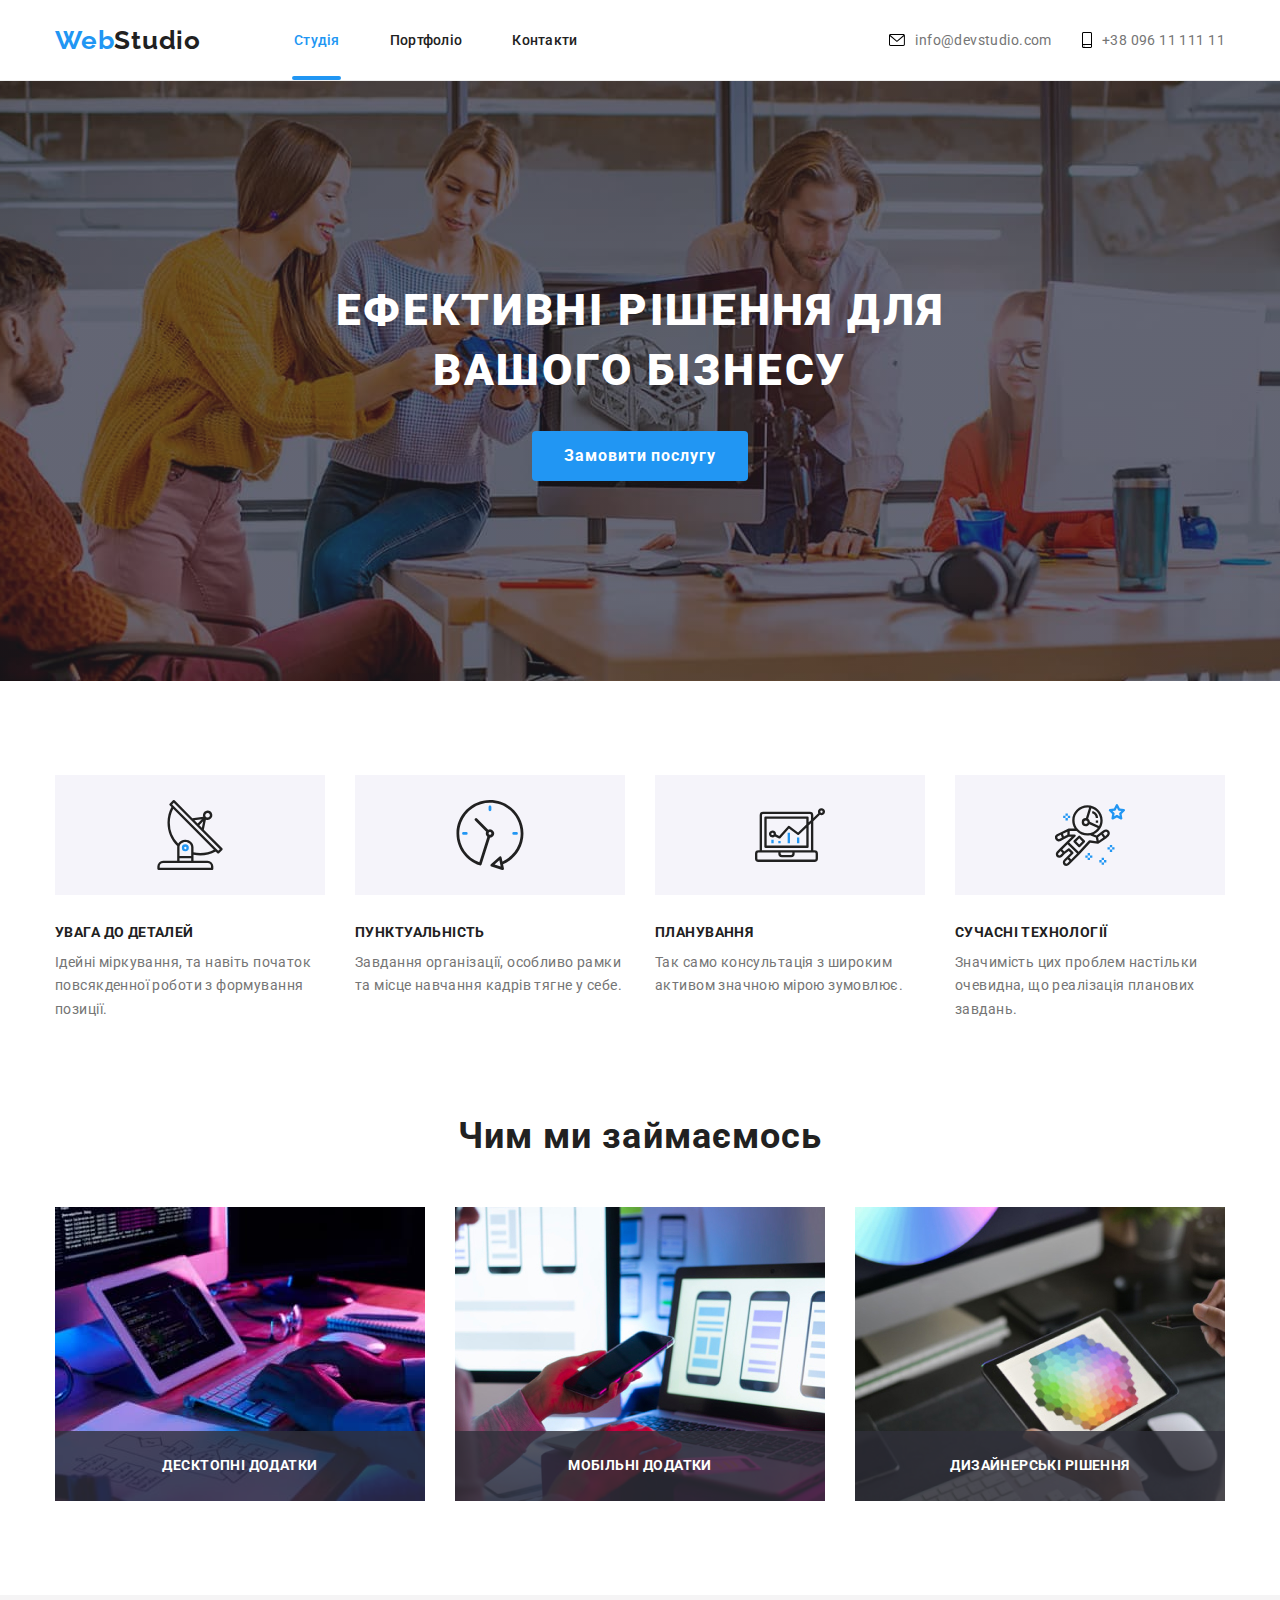
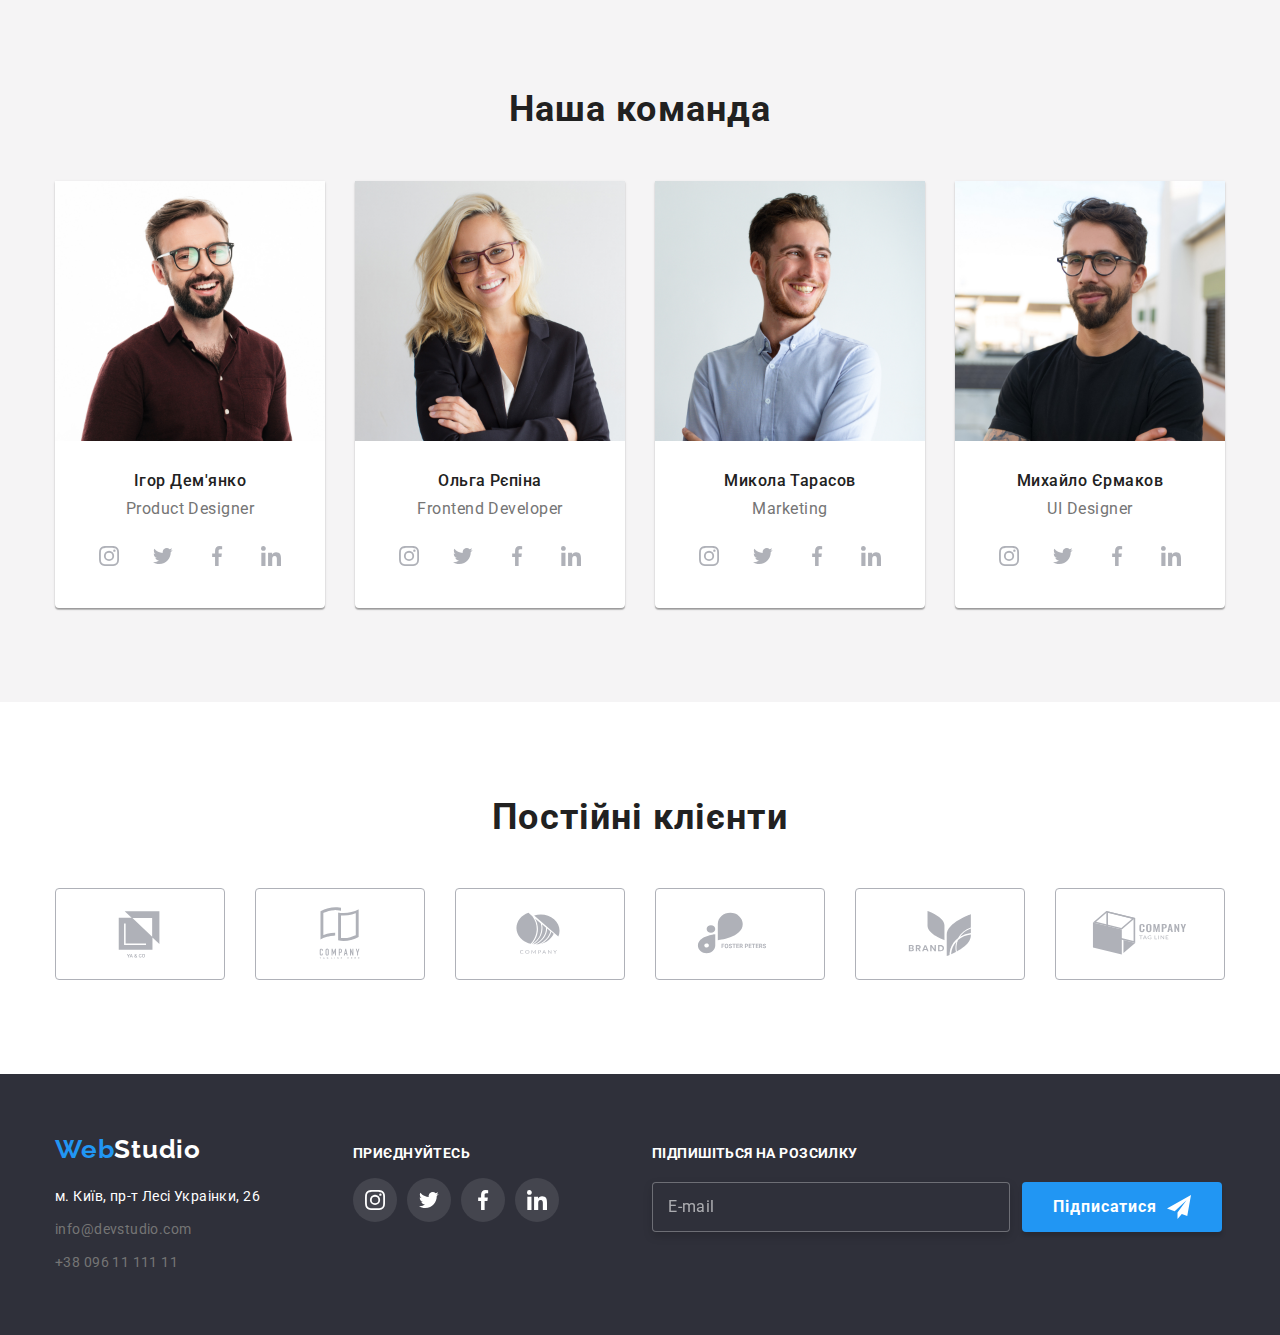
==== index.html @ 5ae22065 "hw7" ====
<!DOCTYPE html>
<html lang="uk">
	<head>
		<meta charset="UTF-8" />
		<meta http-equiv="X-UA-Compatible" content="IE=edge" />
		<meta name="viewport" content="width=device-width, initial-scale=1.0" />
		<title>WebStudio</title>
		<link rel="preconnect" href="https://fonts.googleapis.com" />
		<link rel="preconnect" href="https://fonts.gstatic.com" crossorigin />
		<link
			href="https://fonts.googleapis.com/css2?family=Raleway:wght@700&family=Roboto:wght@400;500;700;900&display=swap"
			rel="stylesheet"
		/>
		<link
			rel="stylesheet"
			href="https://cdnjs.cloudflare.com/ajax/libs/modern-normalize/1.1.0/modern-normalize.min.css"
		/>
		<link rel="stylesheet" href="./css/styles.css" />
	</head>
	<body>
		<header class="header">
			<div class="container header-container">
				<nav class="nav-flex">
					<a class="logo-header" href="./index.html"> <span class="logo-h1">Web</span>Studio</a>
					<ul class="nav-ul-flex">
						<li>
							<a class="link-header current" href="./index.html">Студія</a>
						</li>
						<li>
							<a class="link-header" href="./portfolio.html">Портфоліо</a>
						</li>
						<li><a class="link-header" href="#footer">Контакти</a></li>
					</ul>
				</nav>
				<ul class="ul-mail-flex">
					<li>
						<a class="link-header-mail" href="mailto:info@devstudio.com">
							<svg class="contacts-icon" width="16" height="12">
								<use href="./img/icons.svg#icon-envelope"></use>
							</svg>
							info@devstudio.com
						</a>
					</li>
					<li>
						<a class="link-header-number" href="tel:+380961111111"
							><svg class="contacts-icon" width="10" height="16">
								<use href="./img/icons.svg#icon-smartphone"></use>
							</svg>
							+38 096 11 111 11
						</a>
					</li>
				</ul>
			</div>
		</header>
		<main>
			<section class="hero">
				<div class="container">
					<h1 class="main-h1-title">Ефективні рішення для вашого бізнесу</h1>
					<button class="button" type="button" data-modal-open> Замовити послугу </button>
				</div>
			</section>
			<section class="sec-two">
				<div class="container">
					<h2 class="hidden">Наші переваги</h2>
					<ul class="our-skills">
						<li class="skill-cont">
							<div class="svg-icon-style">
								<svg class="icon-team" width="70" height="70">
									<use href="./img/icons.svg#icon-antenna"></use>
								</svg>
							</div>
							<h3 class="skill-name">УВАГА ДО ДЕТАЛЕЙ</h3>
							<p class="skill-descr">
								Ідейні міркування, та навіть початок повсякденної роботи з формування позиції.
							</p>
						</li>
						<li class="skill-cont">
							<div class="svg-icon-style">
								<svg class="icon-team" width="70" height="70">
									<use href="./img/icons.svg#icon-clock"></use>
								</svg>
							</div>
							<h3 class="skill-name">ПУНКТУАЛЬНІСТЬ</h3>
							<p class="skill-descr"> Завдання організації, особливо рамки та місце навчання кадрів тягне у себе. </p>
						</li>
						<li class="skill-cont">
							<div class="svg-icon-style">
								<svg class="icon-team" width="70" height="70">
									<use href="./img/icons.svg#icon-laptop"></use>
								</svg>
							</div>
							<h3 class="skill-name">ПЛАНУВАННЯ</h3>
							<p class="skill-descr"> Так само консультація з широким активом значною мірою зумовлює. </p>
						</li>
						<li class="skill-cont">
							<div class="svg-icon-style">
								<svg class="icon-team" width="70" height="70">
									<use href="./img/icons.svg#icon-astronaut"></use>
								</svg>
							</div>
							<h3 class="skill-name">СУЧАСНІ ТЕХНОЛОГІЇ</h3>
							<p class="skill-descr"> Значимість цих проблем настільки очевидна, що реалізація планових завдань. </p>
						</li>
					</ul>
				</div>
			</section>
			<section class="sec-three">
				<div class="container">
					<h2 class="sec-head">Чим ми займаємось</h2>
					<ul class="images-block">
						<li class="images">
							<img src="./img/1.jpg" alt="Чоловік працює над кодом сайту" width="370" />
							<p class="label-text">Десктопні додатки</p>
						</li>
						<li class="images">
							<img src="./img/2.jpg" alt="Жінка з телефоном та ноутбуком" width="370" />
							<p class="label-text">Мобільні додатки</p>
						</li>
						<li class="images">
							<img src="./img/3.jpg" alt="планшет в якому відкрито палітру кольорів" width="370" />
							<p class="label-text">Дизайнерські рішення</p>
						</li>
					</ul>
				</div>
			</section>
			<section class="sec-four">
				<div class="container">
					<h2 class="sec-head">Наша команда</h2>
					<ul class="cards">
						<li class="card">
							<img src="./img/4.jpg" alt="фото дизайнера Ігора Дем'янко" width="270" />
							<div class="our-team">
								<h3 class="card-name">Ігор Дем'янко</h3>
								<p class="job">Product Designer</p>
								<div>
									<ul class="social-icons-list">
										<li class="social-icons-item">
											<a class="social-icons-link" href="#">
												<svg class="social-media-icons" width="20" height="20">
													<use href="./img/icons.svg#icon-instagram"></use>
												</svg>
											</a>
										</li>
										<li class="social-icons-item">
											<a class="social-icons-link" href="#">
												<svg class="social-media-icons" width="20" height="20">
													<use href="./img/icons.svg#icon-twit"></use>
												</svg>
											</a>
										</li>
										<li class="social-icons-item">
											<a class="social-icons-link" href="#">
												<svg class="social-media-icons" width="20" height="20">
													<use href="./img/icons.svg#icon-facebook"></use>
												</svg>
											</a>
										</li>
										<li class="social-icons-item">
											<a class="social-icons-link" href="#">
												<svg class="social-media-icons" width="20" height="20">
													<use href="./img/icons.svg#icon-linkedin"></use>
												</svg>
											</a>
										</li>
									</ul>
								</div>
							</div>
						</li>
						<li class="card">
							<img src="./img/5.jpg" alt="фото фронтенд розробника Ольги Рєпіной" width="270" />
							<div class="our-team">
								<h3 class="card-name">Ольга Рєпіна</h3>
								<p class="job">Frontend Developer</p>
								<div class="social-icons">
									<ul class="social-icons-list">
										<li class="social-icons-item">
											<a class="social-icons-link" href="#">
												<svg class="social-media-icons" width="20" height="20">
													<use href="./img/icons.svg#icon-instagram"></use>
												</svg>
											</a>
										</li>
										<li class="social-icons-item">
											<a class="social-icons-link" href="#">
												<svg class="social-media-icons" width="20" height="20">
													<use href="./img/icons.svg#icon-twit"></use>
												</svg>
											</a>
										</li>
										<li class="social-icons-item">
											<a class="social-icons-link" href="#">
												<svg class="social-media-icons" width="20" height="20">
													<use href="./img/icons.svg#icon-facebook"></use>
												</svg>
											</a>
										</li>
										<li class="social-icons-item">
											<a class="social-icons-link" href="#">
												<svg class="social-media-icons" width="20" height="20">
													<use href="./img/icons.svg#icon-linkedin"></use>
												</svg>
											</a>
										</li>
									</ul>
								</div>
							</div>
						</li>
						<li class="card">
							<img src="./img/6.jpg" alt="фото Миколи Тарасова відділ маркетингу" width="270" />
							<div class="our-team">
								<h3 class="card-name">Микола Тарасов</h3>
								<p class="job">Marketing</p>
								<div class="social-icons">
									<ul class="social-icons-list">
										<li class="social-icons-item">
											<a class="social-icons-link" href="#">
												<svg class="social-media-icons" width="20" height="20">
													<use href="./img/icons.svg#icon-instagram"></use>
												</svg>
											</a>
										</li>
										<li class="social-icons-item">
											<a class="social-icons-link" href="#">
												<svg class="social-media-icons" width="20" height="20">
													<use href="./img/icons.svg#icon-twit"></use>
												</svg>
											</a>
										</li>
										<li class="social-icons-item">
											<a class="social-icons-link" href="#">
												<svg class="social-media-icons" width="20" height="20">
													<use href="./img/icons.svg#icon-facebook"></use>
												</svg>
											</a>
										</li>
										<li class="social-icons-item">
											<a class="social-icons-link" href="#">
												<svg class="social-media-icons" width="20" height="20">
													<use href="./img/icons.svg#icon-linkedin"></use>
												</svg>
											</a>
										</li>
									</ul>
								</div>
							</div>
						</li>
						<li class="card">
							<img src="./img/7.jpg" alt="фото криативного фахівця Михайла Єрмакова" width="270" />
							<div class="our-team">
								<h3 class="card-name">Михайло Єрмаков</h3>
								<p class="job">UI Designer</p>
								<div class="social-icons">
									<ul class="social-icons-list">
										<li class="social-icons-item">
											<a class="social-icons-link" href="#">
												<svg class="social-media-icons" width="20" height="20">
													<use href="./img/icons.svg#icon-instagram"></use>
												</svg>
											</a>
										</li>
										<li class="social-icons-item">
											<a class="social-icons-link" href="#">
												<svg class="social-media-icons" width="20" height="20">
													<use href="./img/icons.svg#icon-twit"></use>
												</svg>
											</a>
										</li>
										<li class="social-icons-item">
											<a class="social-icons-link" href="#">
												<svg class="social-media-icons" width="20" height="20">
													<use href="./img/icons.svg#icon-facebook"></use>
												</svg>
											</a>
										</li>
										<li class="social-icons-item">
											<a class="social-icons-link" href="#">
												<svg class="social-media-icons" width="20" height="20">
													<use href="./img/icons.svg#icon-linkedin"></use>
												</svg>
											</a>
										</li>
									</ul>
								</div>
							</div>
						</li>
					</ul>
				</div>
			</section>
			<section class="clients">
				<div class="container">
					<h2 class="clients-header">Постійні клієнти</h2>
					<ul class="clients-icons">
						<li class="clients-icons-list">
							<a class="clients-icons-link" href="#">
								<svg class="clients-icons" width="106" height="60">
									<use href="./img/icons.svg#icon-logo1"></use>
								</svg>
							</a>
						</li>
						<li class="clients-icons-list">
							<a class="clients-icons-link" href="#">
								<svg class="clients-icons" width="106" height="60">
									<use href="./img/icons.svg#icon-logo2"></use>
									</svg></a>
						</li>
						<li class="clients-icons-list">
							<a class="clients-icons-link" href="#">
								<svg class="clients-icons" width="106" height="60">
									<use href="./img/icons.svg#icon-logo3"></use></svg></a>
						</li>
						<li class="clients-icons-list">
							<a class="clients-icons-link" href="#">
								<svg class="clients-icons" width="106" height="60">
									<use href="./img/icons.svg#icon-logo4"></use></svg></a>
						</li>
						<li class="clients-icons-list">
							<a class="clients-icons-link" href="#">
								<svg class="clients-icons" width="106" height="60">
									<use href="./img/icons.svg#icon-logo5"></use></svg></a>
						</li>
						<li class="clients-icons-list">
							<a class="clients-icons-link" href="#">
								<svg class="clients-icons" width="106" height="60">
									<use href="./img/icons.svg#icon-logo6"></use></svg></a>
						</li>
					</ul>
				</div>
			</section>
		</main>
		<footer class="footer">
			<div class="container container-wrap">
				<div class="join-us-wrap">
					<a href="./index.html" class="text-logo-footer"> <span class="logo-h1">Web</span>Studio</a>

					<address>
						<ul class="footer-content">
							<li class="footer-elem-item">
								<a
									class="footer-link-address"
									href="https://goo.gl/maps/CPtrU1FHBa2aNyZL9"
									target="_blank"
									rel="noopener noreferrer nofollow"
									>м. Київ, пр-т Лесі Украінки, 26</a
								>
							</li>
							<li class="footer-elem-item">
								<a class="footer-links" href="mailto:info@devstudio.com">info@devstudio.com</a>
							</li>
							<li class="footer-elem-item">
								<a class="footer-links" href="tel:+380961111111">+38 096 11 111 11</a>
							</li>
						</ul>
					</address>
				</div>
				<div class="social-footer-wrap">
					<p class="join-us-header">Приєднуйтесь</p>
					<ul class="social-icons-list">
						<li class="footer-icons">
							<a class="social-icons-link" href="#">
								<svg class="social-media-icons" width="20" height="20">
									<use href="./img/icons.svg#icon-instagram"></use>
								</svg>
							</a>
						</li>
						<li class="footer-icons">
							<a class="social-icons-link" href="#">
								<svg class="social-media-icons" width="20" height="20">
									<use href="./img/icons.svg#icon-twit"></use>
								</svg>
							</a>
						</li>
						<li class="footer-icons">
							<a class="social-icons-link" href="#">
								<svg class="social-media-icons" width="20" height="20">
									<use href="./img/icons.svg#icon-facebook"></use>
								</svg>
							</a>
						</li>
						<li class="footer-icons">
							<a class="social-icons-link" href="#">
								<svg class="social-media-icons" width="20" height="20">
									<use href="./img/icons.svg#icon-linkedin"></use>
								</svg>
							</a>
						</li>
					</ul>
				</div>
				<div class="modal-footer">
					<p class="sign-title">Підпишіться на розсилку</p>
					<form class="footer-form">
						
							<input class="input-footer" 
							type="email" 
							name="input-email" 
							id="email"
							placeholder="E-mail">
									<button class="input-button-footer" type="submit">
										Підписатися
										<svg class="modal-icon-footer" width="24" height="24">
											<use href="./img/icons.svg#icon-icon-send-1"></use>
										</svg>
									</button>
								
							</form>
			</div>
			
		</div>
		</footer>
		<div class="backdrop is-hidden" data-modal>
			<div class="modal">
				<button type="button" class="modal-close" data-modal-close>
					<svg class="modal-close-icon" width="11" height="11">
						<use href="./img/icons.svg#icon-Vector-1"></use>
					</svg>
				</button>
				<p class="modal-title"> Залиште свої дані, ми вам передзвонимо</p>
				<form class="modal-form">
					<div class="modal-field">
						<label for="user-name" class="input-label">Ім'я</label>

						<input type="text" name="user-name" class="modal-input" id="user-name" required />
						<svg class="modal-icon" width="18" height="18">
							<use href="./img/icons.svg#icon-name"></use>
						</svg>
					</div>
					<div class="modal-field">
						<label for="user-tel" class="input-label">Телефон</label>

						<input type="tel" name="user-tel" class="modal-input" required />
						<svg class="modal-icon" width="18" height="18">
							<use href="./img/icons.svg#icon-phone1"></use>
						</svg>
					</div>
					<div class="modal-field">
						<label for="user-name" class="input-label">Пошта</label>

						<input type="email"
						 name="user-email"
						  class="modal-input" 
						  required />
						<svg class="modal-icon" width="18" height="18">
							<use href="./img/icons.svg#icon-email"></use>
						</svg>
					</div>
					<div class="modal-field">
						<label for="user-text" class="input-label">Коментар</label>

						<textarea name="user-text"
						 id="user-text" 
						 class="modal-comment" 
						 placeholder="Введіть текст"></textarea>

						<div class="modal-field">
							<input class="modal-check hidden" type="checkbox" name="policy" id="policy" />
							<label for="policy" class="check-text">
								<span>
									<svg class="check-icon" width="16" height="15">
										<use href="./img/icons.svg#icon-check"></use>
									</svg>
								</span>
								Погоджуюся з розсилкою та приймаю <a class="input-policy">Умови договору</a>
							</label>
						</div>
						<button class="input-button" type="submit">Відправити</button>
					</div>
				</form>
			</div>
		</div>

		<script src="./js/modal.js"></script>
	</body>
</html>
---- css/styles.css ----
:root {
	--main-text-color: #212121;
	--secondary-text-color: #757575;
	--main-white-color: #fff;
	--highlight-color: #2196f3;
	--secondary-white-color: #f5f4f5;
	--fill-color: #2f303a;
	--button-active-color: #188ce8;
	--card-border-color: #eee;
	--background-color: #f5f4fa;
	--icon-color: #afb1b8;
}
h1,
h2,
h3,
h4,
h5,
h6,
p {
	margin: 0;
}
ul {
	list-style: none;
	margin: 0;
	padding: 0;
}
img {
	display: block;
}

.container {
	width: 1200px;
	padding-left: 15px;
	padding-right: 15px;
	margin: 0 auto;
}

body {
	font-family: "Roboto", sans-serif;
	color: var(--main-text-color);
	font-size: 14px;
	letter-spacing: 0.03em;
}
a {
	text-decoration: none;
	color: var(--main-text-color);
}
.header {
	border-bottom: 1px solid var(--card-border-color);
}

.header-container {
	height: 80px;
	display: flex;
	align-items: center;
}
.nav-flex {
	display: flex;
	margin-right: auto;
	align-items: center;
}
.logo-header {
	margin-right: 93px;

	font-family: "Raleway", sans-serif;
	font-size: 26px;
	line-height: 1.19;
	font-weight: 700;
	letter-spacing: 0.03em;
}
.logo-h1 {
	color: var(--highlight-color);
}

.nav-ul-flex {
	display: flex;
	gap: 50px;
	padding-top: 32px;
}

.nav-ul-flex .link-header:hover,
.nav-ul-flex .link-header:focus {
	color: var(--highlight-color);
}
.nav-ul-flex .link-header.current {
	color: var(--highlight-color);
}
.current:after {
	display: block;
	content: "";
	width: 108%;
	height: 4px;
	border-radius: 2px;
	background-color: var(--highlight-color);
	margin-top: 28px;
	transform: translateX(-4%);
}

.link-header {
	text-decoration: none;
	font-size: 14px;
	font-weight: 500;
	line-height: 1.15;
	letter-spacing: 0.02em;
	color: var(--main-text-color);
	transition: color 250ms cubic-bezier(0.4, 0, 0.2, 1);
}

.ul-mail-flex {
	display: flex;
	gap: 30px;
	align-items: center;
}

.contacts-icon {
	margin-right: 10px;
}
.link-header-number:hover .contacts-icon {
	fill: var(--highlight-color);
}
.link-header-mail:hover .contacts-icon {
	fill: var(--highlight-color);
}

.link-header-mail {
	display: flex;
	align-items: center;
	list-style: none;
	color: var(--secondary-text-color);
	transition: color 250ms cubic-bezier(0.4, 0, 0.2, 1);
}

.link-header-mail:hover,
.link-header-mail:focus {
	color: var(--highlight-color);
}
.link-header-number {
	display: flex;
	align-items: center;
	list-style: none;
	color: var(--secondary-text-color);
	transition: color 250ms cubic-bezier(0.4, 0, 0.2, 1);
}
.link-header-number:hover,
.link-header-number:focus {
	color: var(--highlight-color);
}

.hero {
	background-image: linear-gradient(rgba(47, 48, 58, 0.4), rgba(47, 48, 58, 0.4)), url(../img/hero.jpg);
	background-repeat: no-repeat;
	background-position: center;
	padding-top: 200px;
	padding-bottom: 200px;
}

section {
	display: block;
}

.main-h1-title {
	color: var(--main-white-color);
	font-size: 44px;
	line-height: 1.36;
	font-weight: 900;
	text-transform: uppercase;
	letter-spacing: 0.06em;
	text-align: center;
	width: 696px;
	margin: 0 auto;
	margin-bottom: 30px;
}
button {
	border: none;
	outline: none;
	margin: 0 auto;
	display: block;
}
.button {
	width: 216px;
	height: 50px;
	background-color: var(--highlight-color);
	font-size: 16px;
	font-weight: 700;
	line-height: 1.875;
	letter-spacing: 0.06em;
	color: var(--main-white-color);
	border-radius: 4px;
	cursor: pointer;
	font-family: inherit;
	transition: background-color 250ms cubic-bezier(0.4, 0, 0.2, 1), color 250ms cubic-bezier(0.4, 0, 0.2, 1);
}

.button:hover {
	background-color: var(--button-active-color);
	color: var(--main-white-color);
}
.button:focus {
	background-color: var(--button-active-color);
	color: var(--main-white-color);
}
.button:active {
	background-color: var(--button-active-color);
	color: var(--main-white-color);
}
.hidden {
	color: rgba(0, 0, 0, 0);
	position: absolute;
	width: 1px;
	height: 1px;
	margin: -1px;
	border: 0;
	padding: 0;
	white-space: nowrap;
	clip-path: inset(100%);
	clip: rect(0 0 0 0);
	overflow: hidden;
}

.sec-two {
	padding-top: 94px;
	padding-bottom: 94px;
}
.our-skills {
	display: flex;
	justify-content: space-between;
}
.skill-cont {
	line-height: 1.71;
	letter-spacing: 0.03em;
	width: 270px;
	color: var(--secondary-text-color);
}
.svg-icon-style {
	display: flex;
	align-items: center;
	justify-content: center;
	background-color: var(--background-color);
	width: 270px;
	height: 120px;
	margin-bottom: 30px;
}

.skill-name {
	font-weight: 700;
	font-size: 14px;
	line-height: 1.14;
	letter-spacing: 0.03em;
	text-transform: uppercase;
	color: var(--main-text-color);
	margin-bottom: 10px;
}

.skill-descr {
	font-size: 14px;
	line-height: 1.7;
	letter-spacing: 0.03em;
	color: var(--secondary-text-color);
}

.sec-three {
	text-align: center;
	width: 100%;

	padding-bottom: 94px;
}
.sec-head {
	font-weight: 700;
	font-size: 36px;
	line-height: 1, 1666;
	text-align: center;
	letter-spacing: 0.03em;
	color: var(--main-text-color);
	margin-bottom: 50px;
}

.images-block {
	display: flex;
	justify-content: center;
	gap: 30px;
}

.images {
	list-style: none;
	position: relative;
}

.label-text {
	position: absolute;
	display: flex;
	text-align: center;
	justify-content: center;
	align-items: center;
	right: 0;
	bottom: 0;
	width: 100%;
	height: 70px;
	font-weight: 700;
	font-size: 14px;
	line-height: 1.14;
	letter-spacing: 0.03em;
	text-transform: uppercase;
	background-color: rgba(47, 48, 58, 0.8);
	color: var(--main-white-color);
}
.sec-four {
	background-color: var(--secondary-white-color);
	padding-top: 94px;
	padding-bottom: 94px;
}
.cards {
	display: flex;
	gap: 30px;
}
.card {
	background-color: var(--main-white-color);
	box-shadow: 0px 1px 3px rgb(0 0 0 / 12%), 0px 1px 1px rgb(0 0 0 / 14%), 0px 2px 1px rgb(0 0 0 / 20%);
	border-radius: 0px 0px 4px 4px;
	list-style: none;
}

.our-team {
	padding: 30px 0;
}
.card-name {
	font-weight: 500;
	font-size: 16px;
	line-height: 1.19;
	text-align: center;
	letter-spacing: 0.03em;
	color: var(--main-text-color);
	margin-bottom: 10px;
}

.job {
	color: var(--secondary-text-color);
	font-size: 16px;
	font-weight: 400;
	letter-spacing: 0.03em;
	text-align: center;
}

.social-icons-list {
	display: flex;
	justify-content: center;
	margin-top: 16px;
	gap: 10px;
}
.social-icons-item {
	width: 44px;
	height: 44px;
}
.social-media-icons {
	fill: var(--icon-color);
	transition: fill 250ms, background-color 250ms cubic-bezier(0.4, 0, 0.2, 1);
}

.social-icons-link:hover,
.social-icons-link:focus {
	background-color: var(--highlight-color);
}
.social-icons-link:hover .social-media-icons,
.social-icons-link:focus .social-media-icons {
	fill: #fff;
}
.social-icons-link {
	display: flex;
	align-items: center;
	justify-content: center;
	width: 100%;
	height: 100%;
	border-radius: 100%;
	background: rgba(255, 255, 255, 0.1);
	transition: background-color 250ms cubic-bezier(0.4, 0, 0.2, 1), color 250ms cubic-bezier(0.4, 0, 0.2, 1);
}

.clients {
	padding-top: 94px;
	padding-bottom: 94px;
}
.clients-header {
	font-weight: 700;
	font-size: 36px;
	line-height: 1.17;
	text-align: center;
	letter-spacing: 0.03em;
	color: var(--main-text-color);
	margin-bottom: 50px;
}
.clients-icons {
	display: flex;
	justify-content: center;
	gap: 30px;
}
.clients-icons {
	fill: var(--icon-color);
}
.clients-icons-link:hover .clients-icons,
.clients-icons-link:focus .clients-icons {
	fill: var(--highlight-color);
}
.clients-icons-list {
	width: 170px;
	height: 92px;
}
.clients-icons-link {
	display: flex;
	align-items: center;
	justify-content: center;
	width: 100%;
	height: 100%;
	border: 1px solid var(--icon-color);
	border-radius: 4px;
	transition: fill 250ms cubic-bezier(0.4, 0, 0.2, 1), background-color 250ms cubic-bezier(0.4, 0, 0.2, 1);
}

.clients-icons-link:hover,
.clients-icons-link:focus {
	border: 1px solid var(--highlight-color);
}

.sec-one-portfolio {
	padding-top: 94px;
	padding-bottom: 94px;
}

.button-list {
	display: flex;
	flex-direction: row;
	list-style: none;
	font-family: inherit;
	justify-content: center;
	margin-bottom: 34px;
}

.button-portfolio {
	width: auto;
	height: 38px;
	background-color: var(--secondary-white-color);
	color: var(--main-text-color);
	border-radius: 4px;
	padding: 6px 22px;
	font-size: 16px;
	line-height: 1.63;
	letter-spacing: 0.03em;
	font-weight: 600;
	text-align: center;
	cursor: pointer;
	font-family: inherit;
	margin-right: 8px;
	transition: color 250ms cubic-bezier(0.4, 0, 0.2, 1), box-shadow 250ms cubic-bezier(0.4, 0, 0.2, 1),
		background-color 250ms cubic-bezier(0.4, 0, 0.2, 1);
}
.button-portfolio:hover,
.button-portfolio:focus {
	background-color: var(--highlight-color);
	color: var(--main-white-color);
	box-shadow: 0px 3px 1px rgba(0, 0, 0, 0.1), 0px 1px 2px rgba(0, 0, 0, 0.08), 0px 2px 2px rgba(0, 0, 0, 0.12);
}
.button-portfolio:active {
	background-color: var(--button-active-color);
	color: var(--main-white-color);
}
.portfolio-cards {
	display: flex;
	flex-wrap: wrap;
	gap: 30px;
}

.portfolio-card {
	background-color: var(--main-white-color);
	flex-basis: calc((100% - 60px) / 3);
}

.portfolio-card:hover {
	box-shadow: 0px 1px 1px rgba(0, 0, 0, 0.12), 0px 4px 4px rgba(0, 0, 0, 0.06), 1px 4px 6px rgba(0, 0, 0, 0.16);
}
.portfolio-wrapper-card {
	position: relative;
	overflow: hidden;
}

.portfolio-card:hover .portfolio-card-text {
	transform: translateY(0);
}
.portfolio-cards-link:focus .portfolio-card-text {
	transform: translateY(0);
}
.portfolio-cards-link {
	display: block;
}

.portfolio-name-type {
	padding: 20px 24px;
	border: 1px solid var(--card-border-color);
	border-top: none;
}
.portfolio-card-text {
	position: absolute;
	top: 0;
	background-color: rgba(33, 150, 243, 0.9);
	color: var(--main-white-color);
	font-size: 18px;
	line-height: 1.5;
	letter-spacing: 0.03em;
	padding: 63px 40px;
	transform: translateY(100%);
	transition: transform 250ms cubic-bezier(0.4, 0, 0.2, 1);
}
.portfolio-name {
	margin-bottom: 4px;
	font-weight: 700;
	font-size: 18px;
	line-height: 2;
	letter-spacing: 0.06em;
	color: var(--main-text-color);
}
.portfolio-type {
	color: var(--secondary-text-color);
	font-size: 16px;
	letter-spacing: 0.03em;
	line-height: 2;
}

.footer {
	padding: 60px 0;
	background-color: var(--fill-color);
}

.footer-content {
	gap: 9px;
	display: flex;
	flex-direction: column;
}
.text-logo-footer {
	font-family: "Raleway", sans-serif;
	font-size: 26px;
	line-height: 1.19;
	font-weight: 700;
	letter-spacing: 0.03em;
	color: var(--main-white-color);
	margin-bottom: 20px;
	display: inline-block;
}

.footer-icons {
	width: 44px;
	height: 44px;
}
.footer-elem-item {
	list-style: none;
	font-style: normal;
}

.footer-link-address {
	color: var(--main-white-color);
	letter-spacing: 0.03em;
	font-size: 14px;
	line-height: 1.7;
	transition: color 250ms cubic-bezier(0.4, 0, 0.2, 1);
}
.footer-link-address:hover,
.footer-link-address:focus {
	color: var(--highlight-color);
}

.footer-links {
	font-family: "Roboto", sans-serif;
	color: var(--secondary-text-color);
	font-size: 14px;
	line-height: 1.7;
	letter-spacing: 0.03em;
	transition: color 250ms cubic-bezier(0.4, 0, 0.2, 1);
}
.footer-links:hover,
.footer-links:focus {
	color: var(--highlight-color);
}
.social-footer-wrap .social-media-icons {
	fill: #fff;
}
.join-us-header {
	font-weight: 700;
	font-size: 14px;
	line-height: 1.14;
	letter-spacing: 0.03em;
	text-transform: uppercase;
	color: var(--main-white-color);
}

.container-wrap {
	display: flex;
	gap: 93px;
	align-items: baseline;
}

.backdrop {
	position: fixed;
	top: 0;
	width: 100%;
	height: 100%;
	background-color: rgba(0, 0, 0, 0.2);
}


.footer-form {
	display: flex;
	gap: 12px;
}
.sign-title {
	font-weight: 700;
	font-size: 14px;
	line-height: 1.14;
	letter-spacing: 0.03em;
	text-transform: uppercase;
	color: var(--main-white-color);
	margin-bottom: 20px;
}
.input-footer::placeholder {
	font-size: 16px;
	line-height: 1.25;
	letter-spacing: 0.03em;
	color: rgba(255, 255, 255, 0.6);
	
}
.input-footer {
	width: 358px;
	height: 50px;
	border: 1px solid rgba(255, 255, 255, 0.3);
	filter: drop-shadow(0px 4px 4px rgba(0, 0, 0, 0.15));
	border-radius: 4px;
	background-color: var(--fill-color);
	color: var(--main-white-color);
	padding-left: 15px;
}

.input-footer:focus{
outline-color: var(--highlight-color);
}
.input-footer:hover{
	border-color: var(--highlight-color);
}
.input-button-footer {
	width: 200px;
	height: 50px;
	box-shadow: 0px 4px 4px rgba(0, 0, 0, 0.15);
	border-radius: 4px;
	background-color: var(--highlight-color);
	font-weight: 700;
	font-size: 16px;
	line-height: 1.8;
	display: flex;
	align-items: center;
	letter-spacing: 0.06em;
	color: var(--main-white-color);
	justify-content: center;
	gap: 10px;
	cursor: pointer;
}

.input-button-footer:hover,
.input-button-footer:focus {
	background-color: var(--button-active-color);
	color: var(--main-white-color);
	transition: color 250ms cubic-bezier(0.4, 0, 0.2, 1), background-color 250ms cubic-bezier(0.4, 0, 0.2, 1);
}
.modal-icon-footer {
	fill: var(--main-white-color);
}
.modal {
	width: 528px;
	min-height: 580px;
	background-color: var(--main-white-color);
	box-shadow: 0px 1px 3px rgba(0, 0, 0, 0.12), 0px 1px 1px rgba(0, 0, 0, 0.14), 0px 2px 1px rgba(0, 0, 0, 0.2);
	border-radius: 4px;
	transform: translate(-50%, -50%);
	position: absolute;
	top: 50%;
	left: 50%;
	padding: 40px;
}
.modal-close {
	position: absolute;
	right: 10px;
	top: 10px;
	width: 30px;
	height: 30px;
	border: 1px solid rgba(0, 0, 0, 0.1);
	border-radius: 50%;
	display: flex;
	align-items: center;
	justify-content: center;
	background-color: transparent;
	cursor: pointer;
	transition: color 250ms cubic-bezier(0.4, 0, 0.2, 1), background-color 250ms cubic-bezier(0.4, 0, 0.2, 1);
}
.modal-close:hover .modal-close-icon,
.modal-close:focus .modal-close-icon {
	fill: var(--button-active-color);
}

.is-hidden {
	opacity: 0;
	visibility: hidden;
	pointer-events: none;
}

.modal-title {
	font-weight: 700;
	font-size: 20px;
	line-height: 1.15;
	text-align: center;
	letter-spacing: 0.03em;
	margin-bottom: 12px;
	color: var(--main-text-color);
}

.modal-field {
	position: relative;
	margin-bottom: 10px;
}
.modal-icon {
	position: absolute;
	left: 12px;
	top: 30px;
}
.input-label {
	color: var(--secondary-text-color);
	font-weight: 400;
}

.check-text {
	font-size: 14px;
	line-height: 1.7;
	letter-spacing: 0.03em;
	color: var(--secondary-text-color);
	display: flex;
	align-items: center;
}
.check-text span {
	width: 16px;
	height: 15px;
	background: var(--main-white-color);
	border: 0.2px solid var(--main-text-color);
	border-radius: 2px;
	margin-right: 7px;
	display: flex;
	align-items: center;
	justify-content: center;
	fill: transparent;
}


.modal-check:checked + .check-text span {
	background-color: var(--highlight-color);
	border: none;
	fill: var(--main-white-color);
	
}
.modal-check:focus + .check-text span {
	border-color: var(--highlight-color);
}


.input-policy {
	color: var(--highlight-color);
	letter-spacing: 0.03em;
	font-size: 14px;
	line-height: 1.7;
	text-decoration: underline;
	margin-left: 5px;
}

.modal-input {
	width: 100%;
	height: 40px;
	margin-top: 4px;
	border-radius: 5px;
	border: 1px solid rgba(33, 33, 33, 0.2);
	border-radius: 4px;
	padding-left: 42px;
	color: var(--main-text-color);
	outline: transparent;
}
.modal-input:focus {
	border-color: var(--highlight-color);
}

.modal-input:focus + .modal-icon {
	fill: var(--highlight-color);

}

.modal-comment {
	width: 100%;
	height: 120px;
	border: 1px solid rgba(33, 33, 33, 0.2);
	border-radius: 4px;
	resize: none;
	padding: 16px 12px;
	margin-top: 4px;
	margin-bottom: 20px;
	
}

.modal-comment:hover,
.modal-comment:focus{
outline-color: var(--highlight-color);
}
.modal-comment::placeholder {
	font-size: 12px;
	color: #303030;
	font-size: 12px;
	line-height: 1.16;
	letter-spacing: 0.01em;
	color: rgba(117, 117, 117, 0.5);
}

.comment {
	width: 100%;
	height: 120px;
	margin-top: 28px;
}
.input-button {
	width: 200px;
	height: 50px;
	font-weight: 700;
	font-size: 16px;
	line-height: 1.8;
	box-shadow: 0px 4px 4px rgba(0, 0, 0, 0.15);
	border-radius: 4px;
	letter-spacing: 0.06em;
	color: var(--main-white-color);
	background-color: var(--highlight-color);
	cursor: pointer;
}
.input-button:hover,
.input-button:focus {
	background-color: var(--button-active-color);
	color: var(--main-white-color);
	transition: color 250ms cubic-bezier(0.4, 0, 0.2, 1), background-color 250ms cubic-bezier(0.4, 0, 0.2, 1),
		box-shadow 250ms cubic-bezier(0.4, 0, 0.2, 1);
}
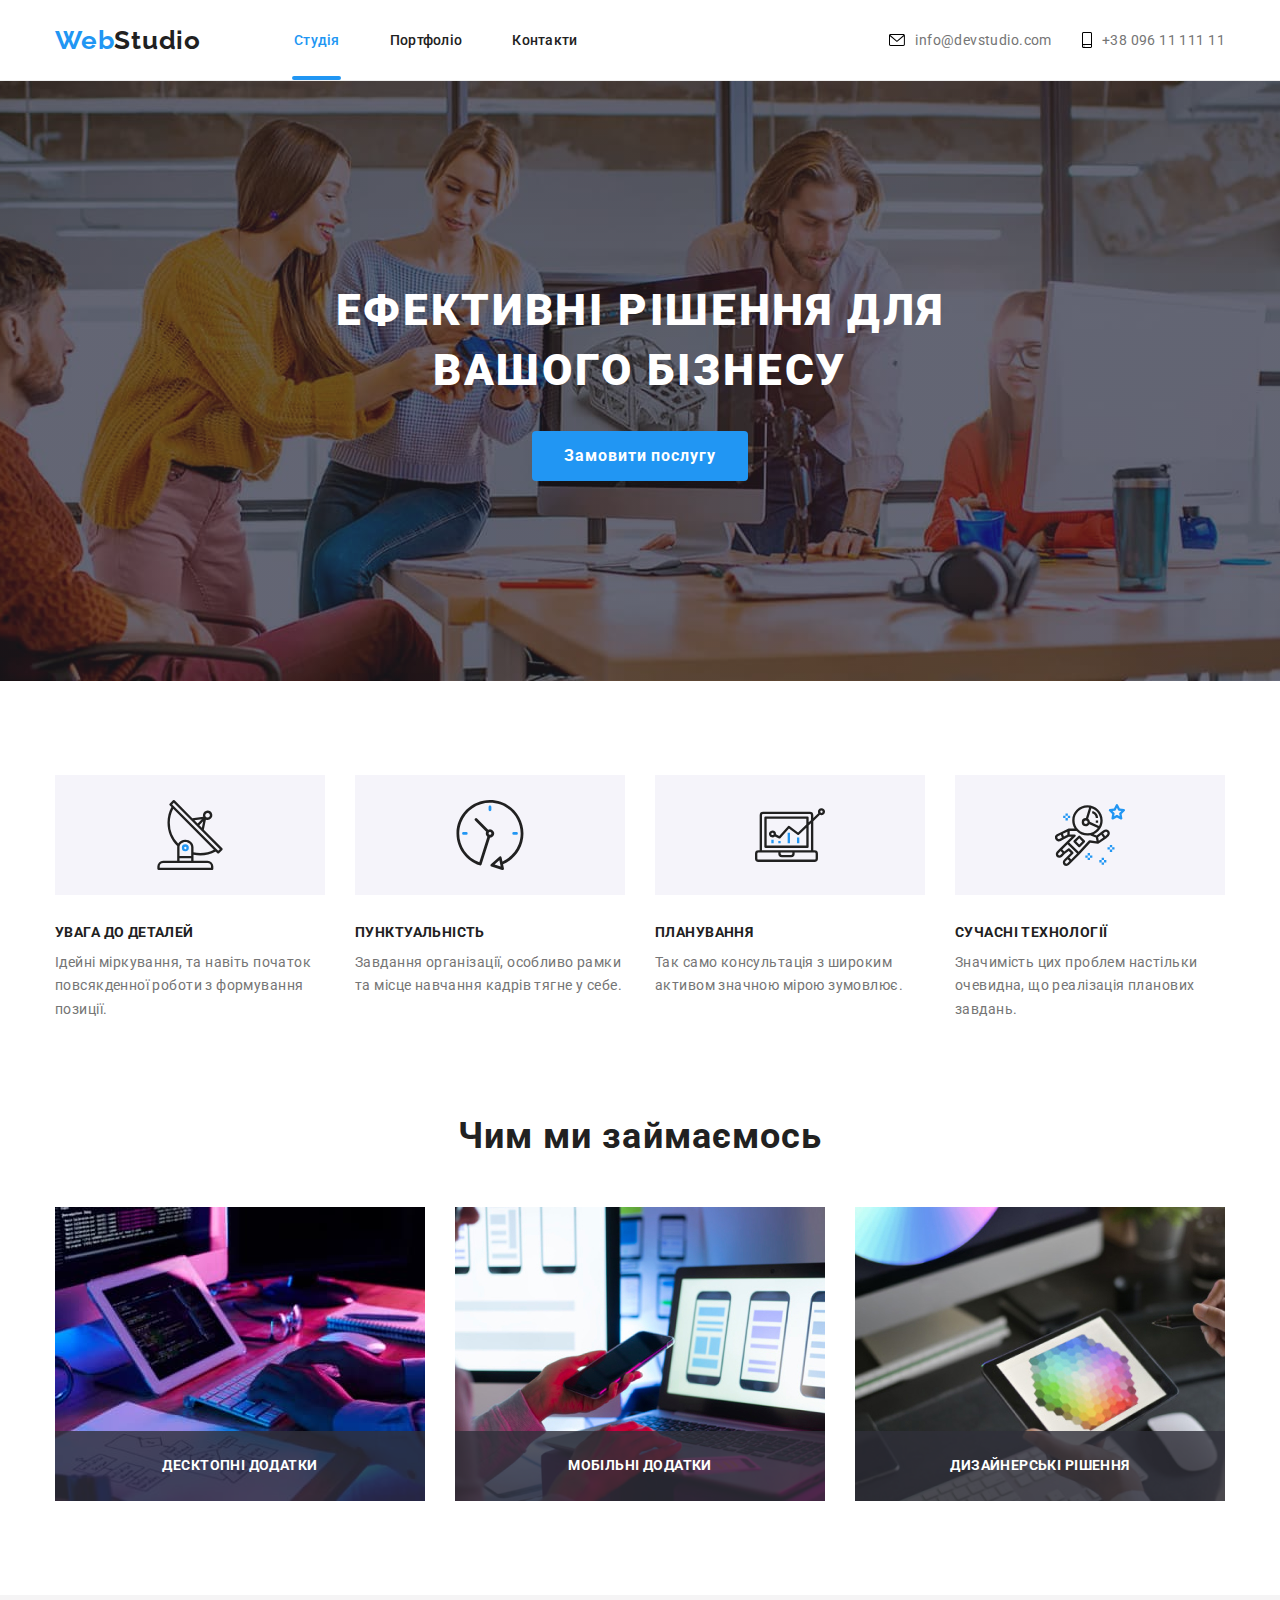
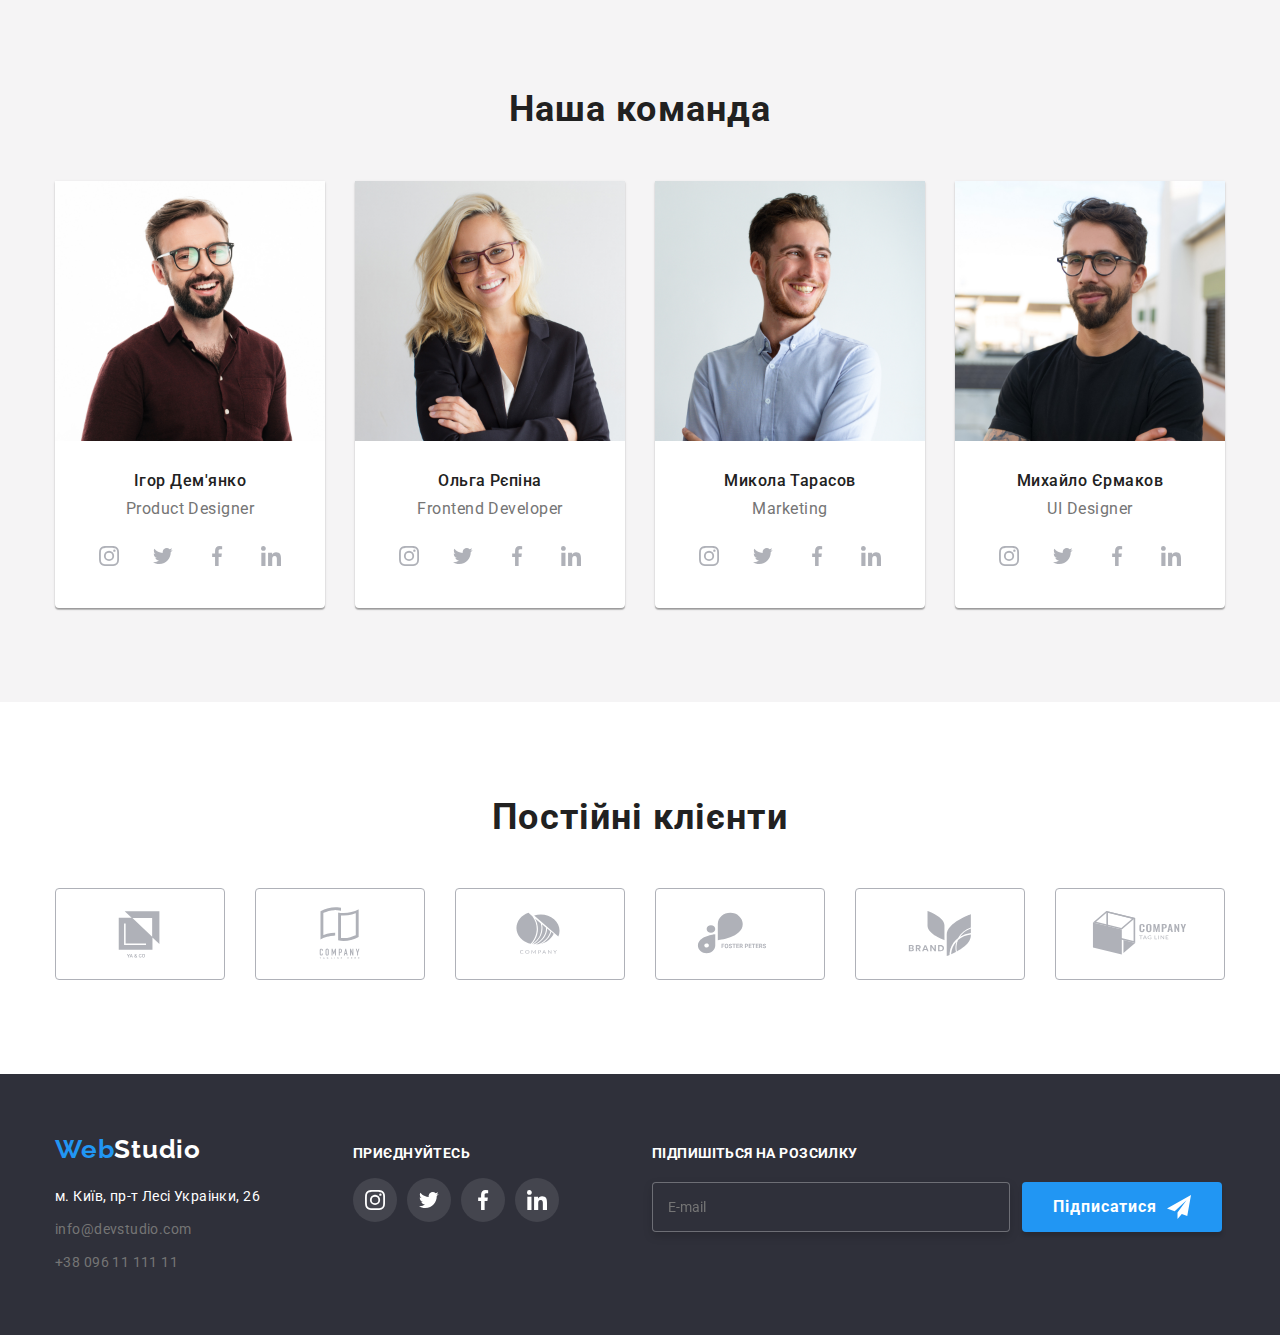
==== commit 42f2515c: "hw7" ====
--- a/index.html
+++ b/index.html
@@ -16,33 +16,34 @@
 			href="https://cdnjs.cloudflare.com/ajax/libs/modern-normalize/1.1.0/modern-normalize.min.css"
 		/>
 		<link rel="stylesheet" href="./css/styles.css" />
+		<link rel="stylesheet" href="./css/main.min.css" />
 	</head>
 	<body>
 		<header class="header">
-			<div class="container header-container">
-				<nav class="nav-flex">
-					<a class="logo-header" href="./index.html"> <span class="logo-h1">Web</span>Studio</a>
-					<ul class="nav-ul-flex">
-						<li>
-							<a class="link-header current" href="./index.html">Студія</a>
-						</li>
-						<li>
-							<a class="link-header" href="./portfolio.html">Портфоліо</a>
-						</li>
-						<li><a class="link-header" href="#footer">Контакти</a></li>
+			<div class="container header__container">
+				<nav class="navigation header__navigation">
+					<a class="logo logo__header" href="./index.html"> <span class="logo-h1">Web</span>Studio</a>
+					<ul class="menu">
+						<li class="menu__item">
+							<a class="menu__link current" href="./index.html">Студія</a>
+						</li>
+						<li class="menu__item">
+							<a class="menu__link" href="./portfolio.html">Портфоліо</a>
+						</li>
+						<li class="menu__item"><a class="menu__link" href="#footer">Контакти</a></li>
 					</ul>
 				</nav>
-				<ul class="ul-mail-flex">
-					<li>
-						<a class="link-header-mail" href="mailto:info@devstudio.com">
+				<ul class="menu__contacts">
+					<li class="menu__item__contacts">
+						<a class="contacts__mail" href="mailto:info@devstudio.com">
 							<svg class="contacts-icon" width="16" height="12">
 								<use href="./img/icons.svg#icon-envelope"></use>
 							</svg>
 							info@devstudio.com
 						</a>
 					</li>
-					<li>
-						<a class="link-header-number" href="tel:+380961111111"
+					<li class="menu__item__contacts">
+						<a class="contacts__number" href="tel:+380961111111"
 							><svg class="contacts-icon" width="10" height="16">
 								<use href="./img/icons.svg#icon-smartphone"></use>
 							</svg>
@@ -54,78 +55,78 @@
 		</header>
 		<main>
 			<section class="hero">
-				<div class="container">
-					<h1 class="main-h1-title">Ефективні рішення для вашого бізнесу</h1>
-					<button class="button" type="button" data-modal-open> Замовити послугу </button>
+				<div class="container hero__container">
+					<h1 class="hero__title">Ефективні рішення для вашого бізнесу</h1>
+					<button class="hero__button" type="button" data-modal-open> Замовити послугу </button>
 				</div>
 			</section>
-			<section class="sec-two">
-				<div class="container">
+			<section class="benefits">
+				<div class="container benefits__container">
 					<h2 class="hidden">Наші переваги</h2>
-					<ul class="our-skills">
-						<li class="skill-cont">
+					<ul class="benefits__list">
+						<li class="benefits__content">
 							<div class="svg-icon-style">
 								<svg class="icon-team" width="70" height="70">
 									<use href="./img/icons.svg#icon-antenna"></use>
 								</svg>
 							</div>
-							<h3 class="skill-name">УВАГА ДО ДЕТАЛЕЙ</h3>
-							<p class="skill-descr">
+							<h3 class="benefits__name">УВАГА ДО ДЕТАЛЕЙ</h3>
+							<p class="benefits__descr">
 								Ідейні міркування, та навіть початок повсякденної роботи з формування позиції.
 							</p>
 						</li>
-						<li class="skill-cont">
+						<li class="benefits__content">
 							<div class="svg-icon-style">
 								<svg class="icon-team" width="70" height="70">
 									<use href="./img/icons.svg#icon-clock"></use>
 								</svg>
 							</div>
-							<h3 class="skill-name">ПУНКТУАЛЬНІСТЬ</h3>
-							<p class="skill-descr"> Завдання організації, особливо рамки та місце навчання кадрів тягне у себе. </p>
-						</li>
-						<li class="skill-cont">
+							<h3 class="benefits__name">ПУНКТУАЛЬНІСТЬ</h3>
+							<p class="benefits__descr"> Завдання організації, особливо рамки та місце навчання кадрів тягне у себе. </p>
+						</li>
+						<li class="benefits__content">
 							<div class="svg-icon-style">
 								<svg class="icon-team" width="70" height="70">
 									<use href="./img/icons.svg#icon-laptop"></use>
 								</svg>
 							</div>
-							<h3 class="skill-name">ПЛАНУВАННЯ</h3>
-							<p class="skill-descr"> Так само консультація з широким активом значною мірою зумовлює. </p>
-						</li>
-						<li class="skill-cont">
+							<h3 class="benefits__name">ПЛАНУВАННЯ</h3>
+							<p class="benefits__descr"> Так само консультація з широким активом значною мірою зумовлює. </p>
+						</li>
+						<li class="benefits__content">
 							<div class="svg-icon-style">
 								<svg class="icon-team" width="70" height="70">
 									<use href="./img/icons.svg#icon-astronaut"></use>
 								</svg>
 							</div>
-							<h3 class="skill-name">СУЧАСНІ ТЕХНОЛОГІЇ</h3>
-							<p class="skill-descr"> Значимість цих проблем настільки очевидна, що реалізація планових завдань. </p>
+							<h3 class="benefits__name">СУЧАСНІ ТЕХНОЛОГІЇ</h3>
+							<p class="benefits__descr"> Значимість цих проблем настільки очевидна, що реалізація планових завдань. </p>
 						</li>
 					</ul>
 				</div>
 			</section>
-			<section class="sec-three">
-				<div class="container">
-					<h2 class="sec-head">Чим ми займаємось</h2>
-					<ul class="images-block">
-						<li class="images">
+			<section class="our__works">
+				<div class="container our__works__container">
+					<h2 class="works__title">Чим ми займаємось</h2>
+					<ul class="images__block">
+						<li class="images__item">
 							<img src="./img/1.jpg" alt="Чоловік працює над кодом сайту" width="370" />
-							<p class="label-text">Десктопні додатки</p>
-						</li>
-						<li class="images">
+							<p class="images__text">Десктопні додатки</p>
+						</li>
+						<li class="images__item">
 							<img src="./img/2.jpg" alt="Жінка з телефоном та ноутбуком" width="370" />
-							<p class="label-text">Мобільні додатки</p>
-						</li>
-						<li class="images">
+							<p class="images__text">Мобільні додатки</p>
+						</li>
+						<li class="images__item">
 							<img src="./img/3.jpg" alt="планшет в якому відкрито палітру кольорів" width="370" />
-							<p class="label-text">Дизайнерські рішення</p>
+							<p class="images__text">Дизайнерські рішення</p>
 						</li>
 					</ul>
 				</div>
 			</section>
 			<section class="sec-four">
 				<div class="container">
-					<h2 class="sec-head">Наша команда</h2>
+					<h2 class="works__title">Наша команда</h2>
 					<ul class="cards">
 						<li class="card">
 							<img src="./img/4.jpg" alt="фото дизайнера Ігора Дем'янко" width="270" />
@@ -300,28 +301,32 @@
 						<li class="clients-icons-list">
 							<a class="clients-icons-link" href="#">
 								<svg class="clients-icons" width="106" height="60">
-									<use href="./img/icons.svg#icon-logo2"></use>
-									</svg></a>
-						</li>
-						<li class="clients-icons-list">
-							<a class="clients-icons-link" href="#">
-								<svg class="clients-icons" width="106" height="60">
-									<use href="./img/icons.svg#icon-logo3"></use></svg></a>
-						</li>
-						<li class="clients-icons-list">
-							<a class="clients-icons-link" href="#">
-								<svg class="clients-icons" width="106" height="60">
-									<use href="./img/icons.svg#icon-logo4"></use></svg></a>
-						</li>
-						<li class="clients-icons-list">
-							<a class="clients-icons-link" href="#">
-								<svg class="clients-icons" width="106" height="60">
-									<use href="./img/icons.svg#icon-logo5"></use></svg></a>
-						</li>
-						<li class="clients-icons-list">
-							<a class="clients-icons-link" href="#">
-								<svg class="clients-icons" width="106" height="60">
-									<use href="./img/icons.svg#icon-logo6"></use></svg></a>
+									<use href="./img/icons.svg#icon-logo2"></use></svg
+							></a>
+						</li>
+						<li class="clients-icons-list">
+							<a class="clients-icons-link" href="#">
+								<svg class="clients-icons" width="106" height="60">
+									<use href="./img/icons.svg#icon-logo3"></use></svg
+							></a>
+						</li>
+						<li class="clients-icons-list">
+							<a class="clients-icons-link" href="#">
+								<svg class="clients-icons" width="106" height="60">
+									<use href="./img/icons.svg#icon-logo4"></use></svg
+							></a>
+						</li>
+						<li class="clients-icons-list">
+							<a class="clients-icons-link" href="#">
+								<svg class="clients-icons" width="106" height="60">
+									<use href="./img/icons.svg#icon-logo5"></use></svg
+							></a>
+						</li>
+						<li class="clients-icons-list">
+							<a class="clients-icons-link" href="#">
+								<svg class="clients-icons" width="106" height="60">
+									<use href="./img/icons.svg#icon-logo6"></use></svg
+							></a>
 						</li>
 					</ul>
 				</div>
@@ -388,23 +393,16 @@
 				<div class="modal-footer">
 					<p class="sign-title">Підпишіться на розсилку</p>
 					<form class="footer-form">
-						
-							<input class="input-footer" 
-							type="email" 
-							name="input-email" 
-							id="email"
-							placeholder="E-mail">
-									<button class="input-button-footer" type="submit">
-										Підписатися
-										<svg class="modal-icon-footer" width="24" height="24">
-											<use href="./img/icons.svg#icon-icon-send-1"></use>
-										</svg>
-									</button>
-								
-							</form>
+						<input class="input-footer" type="email" name="input-email" id="email" placeholder="E-mail" />
+						<button class="input-button-footer" type="submit">
+							Підписатися
+							<svg class="modal-icon-footer" width="24" height="24">
+								<use href="./img/icons.svg#icon-icon-send-1"></use>
+							</svg>
+						</button>
+					</form>
+				</div>
 			</div>
-			
-		</div>
 		</footer>
 		<div class="backdrop is-hidden" data-modal>
 			<div class="modal">
@@ -434,10 +432,7 @@
 					<div class="modal-field">
 						<label for="user-name" class="input-label">Пошта</label>
 
-						<input type="email"
-						 name="user-email"
-						  class="modal-input" 
-						  required />
+						<input type="email" name="user-email" class="modal-input" required />
 						<svg class="modal-icon" width="18" height="18">
 							<use href="./img/icons.svg#icon-email"></use>
 						</svg>
@@ -445,15 +440,12 @@
 					<div class="modal-field">
 						<label for="user-text" class="input-label">Коментар</label>
 
-						<textarea name="user-text"
-						 id="user-text" 
-						 class="modal-comment" 
-						 placeholder="Введіть текст"></textarea>
+						<textarea name="user-text" id="user-text" class="modal-comment" placeholder="Введіть текст"></textarea>
 
 						<div class="modal-field">
 							<input class="modal-check hidden" type="checkbox" name="policy" id="policy" />
 							<label for="policy" class="check-text">
-								<span>
+								<span class="check-modal-icon">
 									<svg class="check-icon" width="16" height="15">
 										<use href="./img/icons.svg#icon-check"></use>
 									</svg>
--- a/css/styles.css
+++ b/css/styles.css
@@ -1,4 +1,4 @@
-:root {
+/* :root {
 	--main-text-color: #212121;
 	--secondary-text-color: #757575;
 	--main-white-color: #fff;
@@ -9,8 +9,8 @@
 	--card-border-color: #eee;
 	--background-color: #f5f4fa;
 	--icon-color: #afb1b8;
-}
-h1,
+} */
+/* h1,
 h2,
 h3,
 h4,
@@ -26,26 +26,26 @@
 }
 img {
 	display: block;
-}
-
-.container {
+} */
+
+/* .container {
 	width: 1200px;
 	padding-left: 15px;
 	padding-right: 15px;
 	margin: 0 auto;
-}
-
-body {
+} */
+
+/* body {
 	font-family: "Roboto", sans-serif;
 	color: var(--main-text-color);
 	font-size: 14px;
 	letter-spacing: 0.03em;
-}
-a {
+} */
+/* a {
 	text-decoration: none;
 	color: var(--main-text-color);
-}
-.header {
+} */
+/* .header {
 	border-bottom: 1px solid var(--card-border-color);
 }
 
@@ -144,9 +144,9 @@
 .link-header-number:hover,
 .link-header-number:focus {
 	color: var(--highlight-color);
-}
-
-.hero {
+} */
+
+/* .hero {
 	background-image: linear-gradient(rgba(47, 48, 58, 0.4), rgba(47, 48, 58, 0.4)), url(../img/hero.jpg);
 	background-repeat: no-repeat;
 	background-position: center;
@@ -202,8 +202,8 @@
 .button:active {
 	background-color: var(--button-active-color);
 	color: var(--main-white-color);
-}
-.hidden {
+} */
+/* .hidden {
 	color: rgba(0, 0, 0, 0);
 	position: absolute;
 	width: 1px;
@@ -215,9 +215,9 @@
 	clip-path: inset(100%);
 	clip: rect(0 0 0 0);
 	overflow: hidden;
-}
-
-.sec-two {
+} */
+
+/* .sec-two {
 	padding-top: 94px;
 	padding-bottom: 94px;
 }
@@ -256,9 +256,9 @@
 	line-height: 1.7;
 	letter-spacing: 0.03em;
 	color: var(--secondary-text-color);
-}
-
-.sec-three {
+} */
+
+/* .sec-three {
 	text-align: center;
 	width: 100%;
 
@@ -302,8 +302,8 @@
 	text-transform: uppercase;
 	background-color: rgba(47, 48, 58, 0.8);
 	color: var(--main-white-color);
-}
-.sec-four {
+} */
+/* .sec-four {
 	background-color: var(--secondary-white-color);
 	padding-top: 94px;
 	padding-bottom: 94px;
@@ -372,9 +372,9 @@
 	border-radius: 100%;
 	background: rgba(255, 255, 255, 0.1);
 	transition: background-color 250ms cubic-bezier(0.4, 0, 0.2, 1), color 250ms cubic-bezier(0.4, 0, 0.2, 1);
-}
-
-.clients {
+} */
+
+/* .clients {
 	padding-top: 94px;
 	padding-bottom: 94px;
 }
@@ -417,9 +417,9 @@
 .clients-icons-link:hover,
 .clients-icons-link:focus {
 	border: 1px solid var(--highlight-color);
-}
-
-.sec-one-portfolio {
+} */
+
+/* .sec-one-portfolio {
 	padding-top: 94px;
 	padding-bottom: 94px;
 }
@@ -520,9 +520,9 @@
 	font-size: 16px;
 	letter-spacing: 0.03em;
 	line-height: 2;
-}
-
-.footer {
+} */
+
+/* .footer {
 	padding: 60px 0;
 	background-color: var(--fill-color);
 }
@@ -666,8 +666,9 @@
 }
 .modal-icon-footer {
 	fill: var(--main-white-color);
-}
-.modal {
+} */
+
+/* .modal {
 	width: 528px;
 	min-height: 580px;
 	background-color: var(--main-white-color);
@@ -761,7 +762,9 @@
 	border-color: var(--highlight-color);
 }
 
-
+.check-modal-icon {
+	margin-left: 20px;
+}
 .input-policy {
 	color: var(--highlight-color);
 	letter-spacing: 0.03em;
@@ -833,6 +836,7 @@
 	color: var(--main-white-color);
 	background-color: var(--highlight-color);
 	cursor: pointer;
+	margin-top: 30px;
 }
 .input-button:hover,
 .input-button:focus {
@@ -840,4 +844,4 @@
 	color: var(--main-white-color);
 	transition: color 250ms cubic-bezier(0.4, 0, 0.2, 1), background-color 250ms cubic-bezier(0.4, 0, 0.2, 1),
 		box-shadow 250ms cubic-bezier(0.4, 0, 0.2, 1);
-}
+} */
--- a/css/main.min.css
+++ b/css/main.min.css
@@ -0,0 +1 @@
+:root{--main-text-color: #212121;--secondary-text-color: #757575;--main-white-color: #fff;--highlight-color: #2196f3;--secondary-white-color: #f5f4f5;--fill-color: #2f303a;--button-active-color: #188ce8;--card-border-color: #eee;--background-color: #f5f4fa;--icon-color: #afb1b8}h1,h2,h3,h4,h5,h6,p{margin:0}ul{list-style:none;margin:0;padding:0}img{display:block}a{text-decoration:none;color:var(--main-text-color)}button{border:none;outline:none;margin:0 auto;display:block}.hidden{color:rgba(0,0,0,0);position:absolute;width:1px;height:1px;margin:-1px;border:0;padding:0;white-space:nowrap;-webkit-clip-path:inset(100%);clip-path:inset(100%);clip:rect(0 0 0 0);overflow:hidden}body{font-family:"Roboto",sans-serif;color:var(--main-text-color);font-size:14px;letter-spacing:.03em}.container{width:1200px;padding-left:15px;padding-right:15px;margin:0 auto}.modal{width:528px;min-height:580px;background-color:var(--main-white-color);box-shadow:0px 1px 3px rgba(0,0,0,.12),0px 1px 1px rgba(0,0,0,.14),0px 2px 1px rgba(0,0,0,.2);border-radius:4px;transform:translate(-50%, -50%);position:absolute;top:50%;left:50%;padding:40px}.modal-close{position:absolute;right:10px;top:10px;width:30px;height:30px;border:1px solid rgba(0,0,0,.1);border-radius:50%;display:flex;align-items:center;justify-content:center;background-color:rgba(0,0,0,0);cursor:pointer;transition:color 250ms cubic-bezier(0.4, 0, 0.2, 1),background-color 250ms cubic-bezier(0.4, 0, 0.2, 1)}.modal-close:hover .modal-close-icon,.modal-close:focus .modal-close-icon{fill:var(--button-active-color)}.is-hidden{opacity:0;visibility:hidden;pointer-events:none}.modal-title{font-weight:700;font-size:20px;line-height:1.15;text-align:center;letter-spacing:.03em;margin-bottom:12px;color:var(--main-text-color)}.modal-field{position:relative;margin-bottom:10px}.modal-icon{position:absolute;left:12px;top:30px}.input-label{color:var(--secondary-text-color);font-weight:400}.check-text{font-size:14px;line-height:1.7;letter-spacing:.03em;color:var(--secondary-text-color);display:flex;align-items:center}.check-text span{width:16px;height:15px;background:var(--main-white-color);border:.2px solid var(--main-text-color);border-radius:2px;margin-right:7px;display:flex;align-items:center;justify-content:center;fill:rgba(0,0,0,0)}.modal-check:checked+.check-text span{background-color:var(--highlight-color);border:none;fill:var(--main-white-color)}.modal-check:focus+.check-text span{border-color:var(--highlight-color)}.check-modal-icon{margin-left:20px}.input-policy{color:var(--highlight-color);letter-spacing:.03em;font-size:14px;line-height:1.7;text-decoration:underline;margin-left:5px}.modal-input{width:100%;height:40px;margin-top:4px;border-radius:5px;border:1px solid rgba(33,33,33,.2);border-radius:4px;padding-left:42px;color:var(--main-text-color);outline:rgba(0,0,0,0)}.modal-input:focus{border-color:var(--highlight-color)}.modal-input:focus+.modal-icon{fill:var(--highlight-color)}.modal-comment{width:100%;height:120px;border:1px solid rgba(33,33,33,.2);border-radius:4px;resize:none;padding:16px 12px;margin-top:4px;margin-bottom:20px}.modal-comment:hover,.modal-comment:focus{outline-color:var(--highlight-color)}.modal-comment::-moz-placeholder{font-size:12px;color:#303030;font-size:12px;line-height:1.16;letter-spacing:.01em;color:rgba(117,117,117,.5)}.modal-comment:-ms-input-placeholder{font-size:12px;color:#303030;font-size:12px;line-height:1.16;letter-spacing:.01em;color:rgba(117,117,117,.5)}.modal-comment::placeholder{font-size:12px;color:#303030;font-size:12px;line-height:1.16;letter-spacing:.01em;color:rgba(117,117,117,.5)}.comment{width:100%;height:120px;margin-top:28px}.input-button{width:200px;height:50px;font-weight:700;font-size:16px;line-height:1.8;box-shadow:0px 4px 4px rgba(0,0,0,.15);border-radius:4px;letter-spacing:.06em;color:var(--main-white-color);background-color:var(--highlight-color);cursor:pointer;margin-top:30px}.input-button:hover,.input-button:focus{background-color:var(--button-active-color);color:var(--main-white-color);transition:color 250ms cubic-bezier(0.4, 0, 0.2, 1),background-color 250ms cubic-bezier(0.4, 0, 0.2, 1),box-shadow 250ms cubic-bezier(0.4, 0, 0.2, 1)}.header{border-bottom:1px solid var(--card-border-color)}.header__container{height:80px;display:flex;align-items:center}.header__navigation{display:flex;margin-right:auto;align-items:center}.logo__header{margin-right:93px;font-family:"Raleway",sans-serif;font-size:26px;line-height:1.19;font-weight:700;letter-spacing:.03em}.logo-h1{color:var(--highlight-color)}.menu{display:flex;gap:50px;padding-top:32px}.current:after{display:block;content:"";width:108%;height:4px;border-radius:2px;background-color:var(--highlight-color);margin-top:28px;transform:translateX(-4%)}.menu__link{text-decoration:none;font-size:14px;font-weight:500;line-height:1.15;letter-spacing:.02em;color:var(--main-text-color);transition:color 250ms cubic-bezier(0.4, 0, 0.2, 1)}.menu .menu__link:hover,.menu .menu__link:focus{color:var(--highlight-color)}.menu .menu__link.current{color:var(--highlight-color)}.menu__contacts{display:flex;gap:30px;align-items:center}.contacts-icon{margin-right:10px}.contacts__number:hover .contacts-icon{fill:var(--highlight-color)}.contacts__mail:hover .contacts-icon{fill:var(--highlight-color)}.contacts__mail{display:flex;align-items:center;list-style:none;color:var(--secondary-text-color);transition:color 250ms cubic-bezier(0.4, 0, 0.2, 1)}.contacts__mail:hover,.contacts__mail:focus{color:var(--highlight-color)}.contacts__number{display:flex;align-items:center;list-style:none;color:var(--secondary-text-color);transition:color 250ms cubic-bezier(0.4, 0, 0.2, 1)}.contacts__number:hover,.contacts__number:focus{color:var(--highlight-color)}.hero{background-image:linear-gradient(rgba(47, 48, 58, 0.4), rgba(47, 48, 58, 0.4)),url(../img/hero.jpg);background-repeat:no-repeat;background-position:center;padding-top:200px;padding-bottom:200px}section{display:block}.hero__title{color:var(--main-white-color);font-size:44px;line-height:1.36;font-weight:900;text-transform:uppercase;letter-spacing:.06em;text-align:center;width:696px;margin:0 auto;margin-bottom:30px}.hero__button{width:216px;height:50px;background-color:var(--highlight-color);font-size:16px;font-weight:700;line-height:1.875;letter-spacing:.06em;color:var(--main-white-color);border-radius:4px;cursor:pointer;font-family:inherit;transition:background-color 250ms cubic-bezier(0.4, 0, 0.2, 1),color 250ms cubic-bezier(0.4, 0, 0.2, 1)}.hero__button:hover{background-color:var(--button-active-color);color:var(--main-white-color)}.hero__button:focus{background-color:var(--button-active-color);color:var(--main-white-color)}.hero__button:active{background-color:var(--button-active-color);color:var(--main-white-color)}.benefits{padding-top:94px;padding-bottom:94px}.benefits__list{display:flex;justify-content:space-between}.benefits__content{line-height:1.71;letter-spacing:.03em;width:270px;color:var(--secondary-text-color)}.svg-icon-style{display:flex;align-items:center;justify-content:center;background-color:var(--background-color);width:270px;height:120px;margin-bottom:30px}.benefits__name{font-weight:700;font-size:14px;line-height:1.14;letter-spacing:.03em;text-transform:uppercase;color:var(--main-text-color);margin-bottom:10px}.benefits__descr{font-size:14px;line-height:1.7;letter-spacing:.03em;color:var(--secondary-text-color)}.our__works{text-align:center;width:100%;padding-bottom:94px}.works__title{font-weight:700;font-size:36px;line-height:1,1666;text-align:center;letter-spacing:.03em;color:var(--main-text-color);margin-bottom:50px}.images__block{display:flex;justify-content:center;gap:30px}.images__item{list-style:none;position:relative}.images__text{position:absolute;display:flex;text-align:center;justify-content:center;align-items:center;right:0;bottom:0;width:100%;height:70px;font-weight:700;font-size:14px;line-height:1.14;letter-spacing:.03em;text-transform:uppercase;background-color:rgba(47,48,58,.8);color:var(--main-white-color)}.sec-four{background-color:var(--secondary-white-color);padding-top:94px;padding-bottom:94px}.cards{display:flex;gap:30px}.card{background-color:var(--main-white-color);box-shadow:0px 1px 3px rgba(0,0,0,.12),0px 1px 1px rgba(0,0,0,.14),0px 2px 1px rgba(0,0,0,.2);border-radius:0px 0px 4px 4px;list-style:none}.our-team{padding:30px 0}.card-name{font-weight:500;font-size:16px;line-height:1.19;text-align:center;letter-spacing:.03em;color:var(--main-text-color);margin-bottom:10px}.job{color:var(--secondary-text-color);font-size:16px;font-weight:400;letter-spacing:.03em;text-align:center}.social-icons-list{display:flex;justify-content:center;margin-top:16px;gap:10px}.social-icons-item{width:44px;height:44px}.social-media-icons{fill:var(--icon-color);transition:fill 250ms,background-color 250ms cubic-bezier(0.4, 0, 0.2, 1)}.social-icons-link:hover .social-media-icons,.social-icons-link:focus .social-media-icons{fill:#fff}.social-icons-link{display:flex;align-items:center;justify-content:center;width:100%;height:100%;border-radius:100%;background:rgba(255,255,255,.1);transition:background-color 250ms cubic-bezier(0.4, 0, 0.2, 1),color 250ms cubic-bezier(0.4, 0, 0.2, 1)}.social-icons-link:hover,.social-icons-link:focus{background-color:var(--highlight-color)}.clients{padding-top:94px;padding-bottom:94px}.clients-header{font-weight:700;font-size:36px;line-height:1.17;text-align:center;letter-spacing:.03em;color:var(--main-text-color);margin-bottom:50px}.clients-icons{display:flex;justify-content:center;gap:30px;fill:var(--icon-color)}.clients-icons-link:hover .clients-icons,.clients-icons-link:focus .clients-icons{fill:var(--highlight-color)}.clients-icons-list{width:170px;height:92px}.clients-icons-link{display:flex;align-items:center;justify-content:center;width:100%;height:100%;border:1px solid var(--icon-color);border-radius:4px;transition:fill 250ms cubic-bezier(0.4, 0, 0.2, 1),background-color 250ms cubic-bezier(0.4, 0, 0.2, 1)}.clients-icons-link:hover,.clients-icons-link:focus{border:1px solid var(--highlight-color)}.sec-one-portfolio{padding-top:94px;padding-bottom:94px}.button-list{display:flex;flex-direction:row;list-style:none;font-family:inherit;justify-content:center;margin-bottom:34px}.button-portfolio{width:auto;height:38px;background-color:var(--secondary-white-color);color:var(--main-text-color);border-radius:4px;padding:6px 22px;font-size:16px;line-height:1.63;letter-spacing:.03em;font-weight:600;text-align:center;cursor:pointer;font-family:inherit;margin-right:8px;transition:color 250ms cubic-bezier(0.4, 0, 0.2, 1),box-shadow 250ms cubic-bezier(0.4, 0, 0.2, 1),background-color 250ms cubic-bezier(0.4, 0, 0.2, 1)}.button-portfolio:hover,.button-portfolio:focus{background-color:var(--highlight-color);color:var(--main-white-color);box-shadow:0px 3px 1px rgba(0,0,0,.1),0px 1px 2px rgba(0,0,0,.08),0px 2px 2px rgba(0,0,0,.12)}.button-portfolio:active{background-color:var(--button-active-color);color:var(--main-white-color)}.portfolio-cards{display:flex;flex-wrap:wrap;gap:30px}.portfolio-card{background-color:var(--main-white-color);flex-basis:calc((100% - 60px)/3)}.portfolio-card:hover{box-shadow:0px 1px 1px rgba(0,0,0,.12),0px 4px 4px rgba(0,0,0,.06),1px 4px 6px rgba(0,0,0,.16)}.portfolio-wrapper-card{position:relative;overflow:hidden}.portfolio-cards-link{display:block}.portfolio-name-type{padding:20px 24px;border:1px solid var(--card-border-color);border-top:none}.portfolio-card-text{position:absolute;top:0;background-color:rgba(33,150,243,.9);color:var(--main-white-color);font-size:18px;line-height:1.5;letter-spacing:.03em;padding:63px 40px;transform:translateY(100%);transition:transform 250ms cubic-bezier(0.4, 0, 0.2, 1)}.portfolio-card:hover .portfolio-card-text{transform:translateY(0)}.portfolio-cards-link:focus .portfolio-card-text{transform:translateY(0)}.portfolio-name{margin-bottom:4px;font-weight:700;font-size:18px;line-height:2;letter-spacing:.06em;color:var(--main-text-color)}.portfolio-type{color:var(--secondary-text-color);font-size:16px;letter-spacing:.03em;line-height:2}.footer{padding:60px 0;background-color:var(--fill-color)}.footer-content{gap:9px;display:flex;flex-direction:column}.text-logo-footer{font-family:"Raleway",sans-serif;font-size:26px;line-height:1.19;font-weight:700;letter-spacing:.03em;color:var(--main-white-color);margin-bottom:20px;display:inline-block}.footer-icons{width:44px;height:44px}.footer-elem-item{list-style:none;font-style:normal}.footer-link-address{color:var(--main-white-color);letter-spacing:.03em;font-size:14px;line-height:1.7;transition:color 250ms cubic-bezier(0.4, 0, 0.2, 1)}.footer-link-address:hover,.footer-link-address:focus{color:var(--highlight-color)}.footer-links{font-family:"Roboto",sans-serif;color:var(--secondary-text-color);font-size:14px;line-height:1.7;letter-spacing:.03em;transition:color 250ms cubic-bezier(0.4, 0, 0.2, 1)}.footer-links:hover,.footer-links:focus{color:var(--highlight-color)}.social-footer-wrap .social-media-icons{fill:#fff}.join-us-header{font-weight:700;font-size:14px;line-height:1.14;letter-spacing:.03em;text-transform:uppercase;color:var(--main-white-color)}.container-wrap{display:flex;gap:93px;align-items:baseline}.backdrop{position:fixed;top:0;width:100%;height:100%;background-color:rgba(0,0,0,.2)}.footer-form{display:flex;gap:12px}.sign-title{font-weight:700;font-size:14px;line-height:1.14;letter-spacing:.03em;text-transform:uppercase;color:var(--main-white-color);margin-bottom:20px}.input-footer{width:358px;height:50px;border:1px solid rgba(255,255,255,.3);filter:drop-shadow(0px 4px 4px rgba(0, 0, 0, 0.15));border-radius:4px;background-color:var(--fill-color);color:var(--main-white-color);padding-left:15px}.input-footer:focus{outline-color:var(--highlight-color)}.input-footer:hover{border-color:var(--highlight-color)}.input-button-footer{width:200px;height:50px;box-shadow:0px 4px 4px rgba(0,0,0,.15);border-radius:4px;background-color:var(--highlight-color);font-weight:700;font-size:16px;line-height:1.8;display:flex;align-items:center;letter-spacing:.06em;color:var(--main-white-color);justify-content:center;gap:10px;cursor:pointer}.input-button-footer:hover,.input-button-footer:focus{background-color:var(--button-active-color);color:var(--main-white-color);transition:color 250ms cubic-bezier(0.4, 0, 0.2, 1),background-color 250ms cubic-bezier(0.4, 0, 0.2, 1)}.modal-icon-footer{fill:var(--main-white-color)}/*# sourceMappingURL=main.min.css.map */